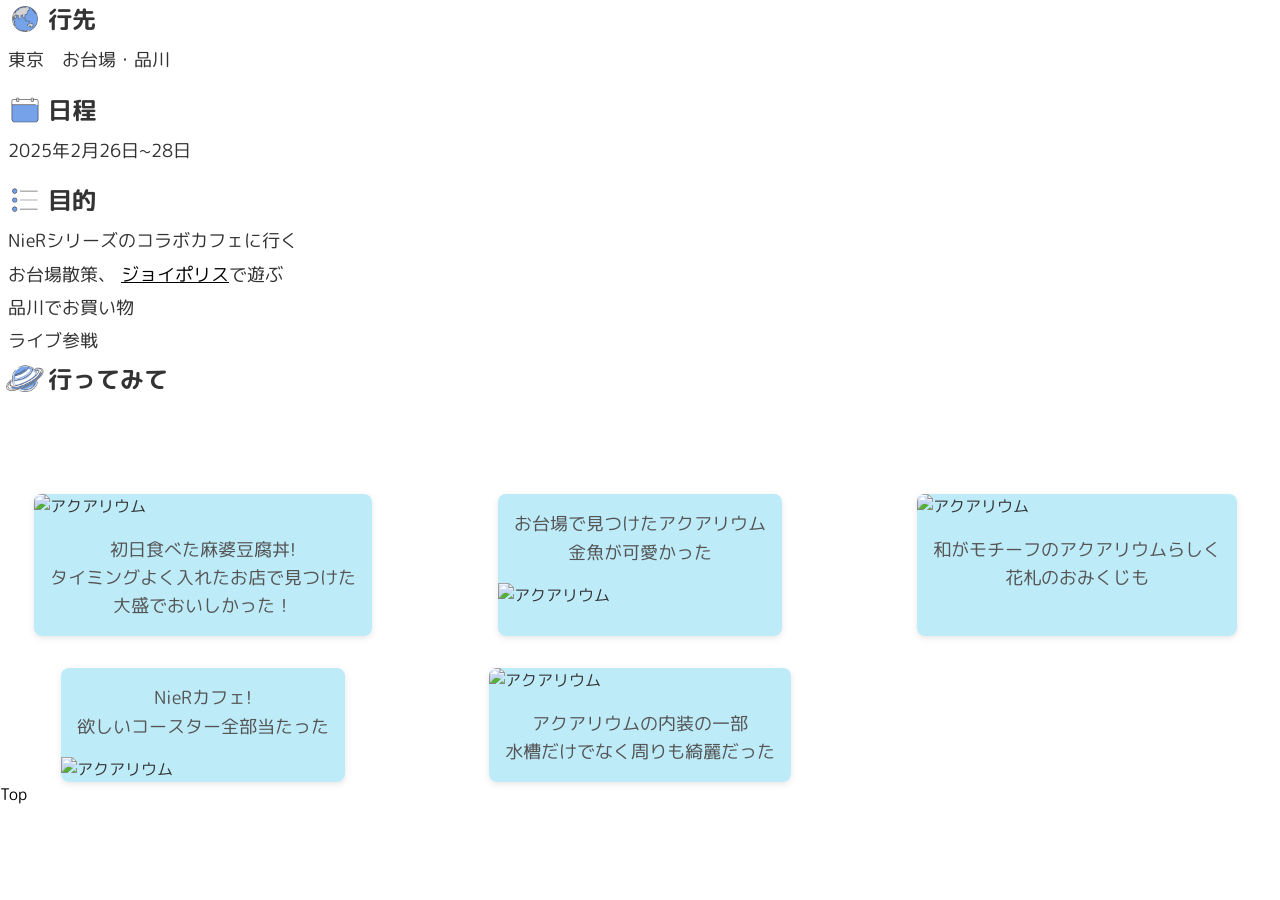
==== 202502Tokyo.html @ 24b06088 "Add files via upload" ====
<!DOCTYPE html>
<html lang="ja">
  <head>
    <meta charset="UTF-8" />
    <meta name="viewport" content="width=device-width, initial-scale=1.0" />
    <link rel="stylesheet" href="style.css" />
    <link rel="preconnect" href="https://fonts.googleapis.com" />
    <link rel="preconnect" href="https://fonts.gstatic.com" crossorigin />
    <link
      href="https://fonts.googleapis.com/css2?family=M+PLUS+Rounded+1c&display=swap"
      rel="stylesheet"
    />
    <title>202502</title>
  </head>
  <body>

    <main>
      <div class="tokyo25_title">
        <h1 class="title_text"> </h1>
      </div>
      <div class="trip-info_cont">
        <div class="trip_left-section">
          <div class="trip_topic">
            <h2 class="trip_label goto">行先</h2>
            <p class="trip_value">東京　お台場・品川</p>
            <h2 class="trip_label data">日程</h2>
            <p class="trip_value">2025年2月26日~28日</p>
          </div>
        </div>
        <div class="trip_right-section">
          <div class="trip-plan_li">
            <h2 class="trip_label plan">目的</h2>
            <ul>
              <li class="trip_value">NieRシリーズのコラボカフェに行く</li>
              <li class="trip_value">お台場散策、 <a href="https://tokyo-joypolis.com/" class = "shop_link">ジョイポリス</a>で遊ぶ</li>
              <li class="trip_value">品川でお買い物</li>
              <li class="trip_value">ライブ参戦</li>
            </ul>
            <div class="trip_topic">           
              <h2 class="trip_label memo">行ってみて</h2>
              <p class="trip_value">
              </p>
          </div>
          </div>

        </div>
        <div></div>
      </div>
      <div>
        
        <div class="photo_list">
          <div class="photo_item">
            <img
              src="img/IMG_4934.jpg"
              alt="アクアリウム"
              width="400"
              height=""
            />
            <p class="photo_text"> 初日食べた麻婆豆腐丼!<br>タイミングよく入れたお店で見つけた  <br>大盛でおいしかった！</p>
          </div>
          <div class="photo_item">
            <p class="photo_text"> お台場で見つけたアクアリウム <br>金魚が可愛かった</p>
            <img
              src="img/IMG_4955.jpg"
              alt="アクアリウム"
              width="400"
              height=""
            />

          </div>
          <div class="photo_item">
            <img
              src="img/IMG_4960.jpg"
              alt="アクアリウム"
              width="400"
              height=""
            />
            <p class="photo_text"> 和がモチーフのアクアリウムらしく<br>花札のおみくじも</p>
          </div>
          <div class="photo_item">
            <p class="photo_text">NieRカフェ!<br>欲しいコースター全部当たった</p>
            <img
              src="img/IMG_4981.jpg"
              alt="アクアリウム"
              width="800"
              height=""
            />
            
          </div>
          <div class="photo_item">
            <img
              src="img/img_4986.jpg"
              alt="アクアリウム"
              width="600"
              height=""
            />
            <p class="photo_text"> アクアリウムの内装の一部<br>水槽だけでなく周りも綺麗だった</p>
          </div>
      </div>
    </main>
    
  </body>
  <footer>
    <a href="index.html" class ="go_top_text"> Top</a>
</footer>

<div id="imageModal" class="modal">
  <span class="close">&times;</span>
  <img class="modal-content" id="modalImage">
  </div>
  <script>
    document.addEventListener('DOMContentLoaded', (event) => {
     
      const heroView = document.querySelector('.tokyo25_title');
      const photoList = document.querySelector('.photo_list');

      
      heroView.addEventListener('click', () => {
        photoList.style.display = 'grid';
      });

     
      const modal = document.getElementById('imageModal'); 
      const modalImage = document.getElementById('modalImage');
     
      const closeBtn = document.getElementsByClassName('close')[0];


      const images = document.querySelectorAll('.photo_list .photo_item img');

      images.forEach(img => {
        img.addEventListener('click', () => {
          modal.style.display = 'block'; 
          modalImage.src = img.src;
        });
      });


      closeBtn.onclick = function() {
        modal.style.display = 'none';
      }

      modal.onclick = function(event) {
        if (event.target === modal) { 
          modal.style.display = 'none';
        }
      }

    });
  </script>
</html>
---- style.css ----
* {
  margin: 0;
  padding: 0;
  box-sizing: border-box;
}

body {
  font-family: "M PLUS Rounded 1c", sans-serif;
  line-height: 1.6;
  color: #333;
}

.m-plus-rounded-1c-regular {
  font-family: "M PLUS Rounded 1c", sans-serif;
  font-weight: 400;
  font-style: normal;
}

/* ヘッダー */
.home_title {
  position: relative;
  background-image: url("img/202502Tokyo/Aquarium_4.jpg");
  background-size: cover;
  background-position: center;
  height: 55vh;
  width: 100%;
}

.page_header {
  position: relative;
  background-size: cover;
  background-position: center;
  height: 55vh;
  width: 100%;
}

.title_text {
  position: absolute;
  top: 50%;
  left: 50%;
  transform: translate(-50%, -50%);
  color: rgb(255, 255, 255);
  text-align: center;
  font-family: "M PLUS Rounded 1c", sans-serif;
}

.hamburger_btn {
  position: absolute;
  top: 20px;
  right: 20px;
  width: 50px;
  height: 44px;
  padding: 0;
  z-index: 100;
  background-color: rgba(255, 255, 255, 0.9);
  border: 2px solid #333;
  border-radius: 8px;
  box-shadow: 0 2px 6px rgba(0, 0, 0, 0.1);
  cursor: pointer;
}

.hamburger_btn span {
  position: absolute;
  left: 8px;
  width: 30px;
  height: 3px;
  background-color: #2b2a27;
  border-radius: 2px;
}

.hamburger_btn,
.hamburger_btn span {
  display: inline-block;
  transition: all .5s;
  box-sizing: border-box;
}

.hamburger_btn span:nth-child(1) {
  top: 11px;
}

.hamburger_btn span:nth-child(2) {
  top: 21px;
}

.hamburger_btn span:nth-child(3) {
  bottom: 6px;
}

.hamburger_btn.active span:nth-of-type(1) {
  transform: translateY(10px) rotate(45deg);
}

.hamburger_btn.active span:nth-of-type(2) {
  opacity: 0;
}

.hamburger_btn.active span:nth-of-type(3) {
  transform: translateY(-10px) rotate(-45deg);
}

.nav_menu {
  position: fixed;
  top: 0;
  right: -100%;
  width: 250px;
  height: 100%;
  background-color: #fff;
  box-shadow: -2px 0 5px rgba(0, 0, 0, 0.1);
  transition: right 0.3s ease-in-out;
  z-index: 99;
  padding-top: 80px;
}

.nav_menu.open {
  right: 0;
}

.nav_menu ul {
  list-style: none;
  padding: 20px;
}

.nav_menu li {
  margin-bottom: 20px;
}

.nav_menu a {
  text-decoration: none;
  color: #333;
  font-size: 18px;
}

.nav_menu a:hover {
  color: #007bff;
}

.nav_menu.is-active {
  color: #007bff;
  font-weight: bold;
}


/* 本文 */
.card_list {
  display: flex;
  gap: 16px;
  flex-wrap: wrap;
  padding: 8px;
  max-width: 1248px;
  margin: 0 auto;
  justify-content: center;
}

.card_image {
  height: auto;
  overflow: hidden;
  aspect-ratio: 16 / 9;
  width: 100%;
}

.crad_imge img {
  width: 100%;
  height: 100%;
  object-fit: cover;
}

.card {
  flex: 0 1 400px;
  box-sizing: border-box;
  border: 3px solid #ddd;
  border-radius: 12px;
  justify-content: center;
  overflow: hidden;
  box-shadow: 0 2px 6px rgba(0, 0, 0, 0.1);
  font-family: sans-serif;
  text-decoration: none;
  color: inherit;
}

.card_link {
  aspect-ratio: 16 / 9;
  overflow: hidden;
}

a {
  text-decoration: none;
  color: #000000;
}

.shop_link {
  text-decoration: underline;
  color: #000000;
}

.shop_link:hover {
  color: #a7a4a4;
  text-decoration: underline;
}

.card:hover,
.photo_item:hover {
  box-shadow: 0 8px 20px rgba(0, 0, 0, 0.2);
  transform: translateY(-5px);
  transition: 0.3s ease;
}

.card h2 {
  font-size: 1.25rem;
  margin: 16px;
  justify-self: center;
}

.card h2:hover {
  color: #555;
  text-decoration: underline;
}

.card p {
  font-size: 1rem;
  margin: 0 16px 16px;
  color: #555;
  justify-self: center;
}


.trip_info_cont {
  max-width: 1300px;
  margin: 0 auto;
  display: flex;
  justify-content: space-between;
  gap: 10px;
  padding: 20px;
  font-family: "M PLUS Rounded 1c", sans-serif;
}

.trip_left-section {
  flex: 1;
  min-width: 300px;
}

.trip_right-section {
  flex: 2;
  min-width: 200px;
}

.trip_right-section li.trip_value {
  margin-bottom: 5px;
}

.trip_label {
  position: relative;
  padding-left: 48px;
  font-size: 1.5rem;
  font-weight: bold;
  margin: 0px 0px 8px;
}

.trip_label::before {
  content: "";
  display: inline-block;
  width: 50px;
  height: 50px;
  background-size: cover;
  background-repeat: no-repeat;
  background-position: center;
  position: absolute;
  left: 0;
  top: 50%;
  transform: translateY(-50%);
}

@media (max-width: 600px) {
  .trip_info_cont {
    flex-direction: column;
    gap: 20px;
  }
}

.goto::before {
  background-image: url("img/500.png");
}

.data::before {
  background-image: url("img/ic033.png");
}

.plan::before {
  background-image: url("img/ic029.png");
}

.memo::before {
  background-image: url("img/499.png");
}

.trip_value {
  font-size: 1.1rem;
  margin: 0px 0px 16px;
}

.trip_plan_li ul,
.trip_value {
  margin-left: 8px;
}

.trip_plan_li li {
  font-size: 1.1rem;
  margin: 0px 48px 0px;
  list-style: none;
}



/* 写真 */

.photo_list {
  display: grid;
  grid-template-columns: repeat(auto-fit, minmax(400px, 1fr));
  gap: 32px;
  padding: 0px;
  max-width: 1300px;
  margin: 0 auto;
  justify-items: center;
  margin-top: 96px;
}

.photo_item {
  background-color: #b5e9f7e0;
  overflow: hidden;
  max-width: 400px;
  border-radius: 8px;
  box-shadow: 0 2px 6px rgba(0, 0, 0, 0.1);
  transition: 0.3s ease;
  font-family: "M PLUS Rounded 1c", sans-serif;
}

.photo_item img {
  width: 100%;
  height: auto;
  object-fit: cover;
  cursor: zoom-in;
}

.photo_text {
  padding: 16px;
  font-size: 1.1rem;
  color: #555;
  text-align: center;
  font-family: "M PLUS Rounded 1c", sans-serif;
}

.modal {
  display: none;
  position: fixed;
  z-index: 1000;
  padding-top: 60px;
  left: 0;
  top: 0;
  width: 100%;
  height: 100%;
  overflow: auto;
  background-color: rgb(0, 0, 0);
  background-color: rgba(0, 0, 0, 0.9);
}

.modal-content {
  margin: auto;
  display: block;
  max-width: 90%;
  max-height: 90%;
  object-fit: contain;
}

.modal-content {
  animation-name: zoom;
  animation-duration: 0.6s;
}

.modal_btn {
  position: absolute;
  top: 50%;
  transform: translateY(-50%);
  background: rgba(255, 255, 255, 0.2);
  color: #ffffff;
  border: none;
  border-radius: 50%;
  width: 50px;
  height: 50px;
  font-size: 24px;
  cursor: pointer;
  display: flex;
  align-items: center;
  justify-content: center;
  z-index: 1010;
  transition: background 0.2s, transform 0.2s;
}

.modal_btn:hover {
  background: rgba(255, 255, 255, 0.5);
  transform: translateY(-50%) scale(1.1);
}

.modal_prev {
  left: 20px;
}

.modal_next {
  right: 20px;
}

@keyframes zoom {
  from {
    transform: scale(0.1);
  }

  to {
    transform: scale(1);
  }
}

.close {
  position: absolute;
  top: 15px;
  right: 35px;
  color: #f1f1f1;
  font-size: 40px;
  font-weight: bold;
  transition: 0.3s;
  cursor: pointer;
}

.close:hover,
.close:focus {
  color: #bbb;
  text-decoration: none;
}

/* --- ページトップへ戻るボタン --- */
.back_to_top {
  position: fixed;
  bottom: 30px;
  left: 30px;
  width: 48px;
  height: 48px;
  background-color: #333333;
  border: none;
  border-radius: 50%;
  cursor: pointer;
  box-shadow: 0 4px 10px rgba(0, 0, 0, 0.25);
  display: flex;
  align-items: center;
  justify-content: center;
  opacity: 0;
  visibility: hidden;
  transition: opacity 0.3s, visibility 0.3s, background-color 0.2s, transform 0.2s;
  z-index: 90;
}

.top_arrow_icon {
  stroke: #ffffff;
}

.back_to_top:hover {
  background-color: #007bff;
  transform: translateY(-3px);
}

.back_to_top.show {
  opacity: 1;
  visibility: visible;
}
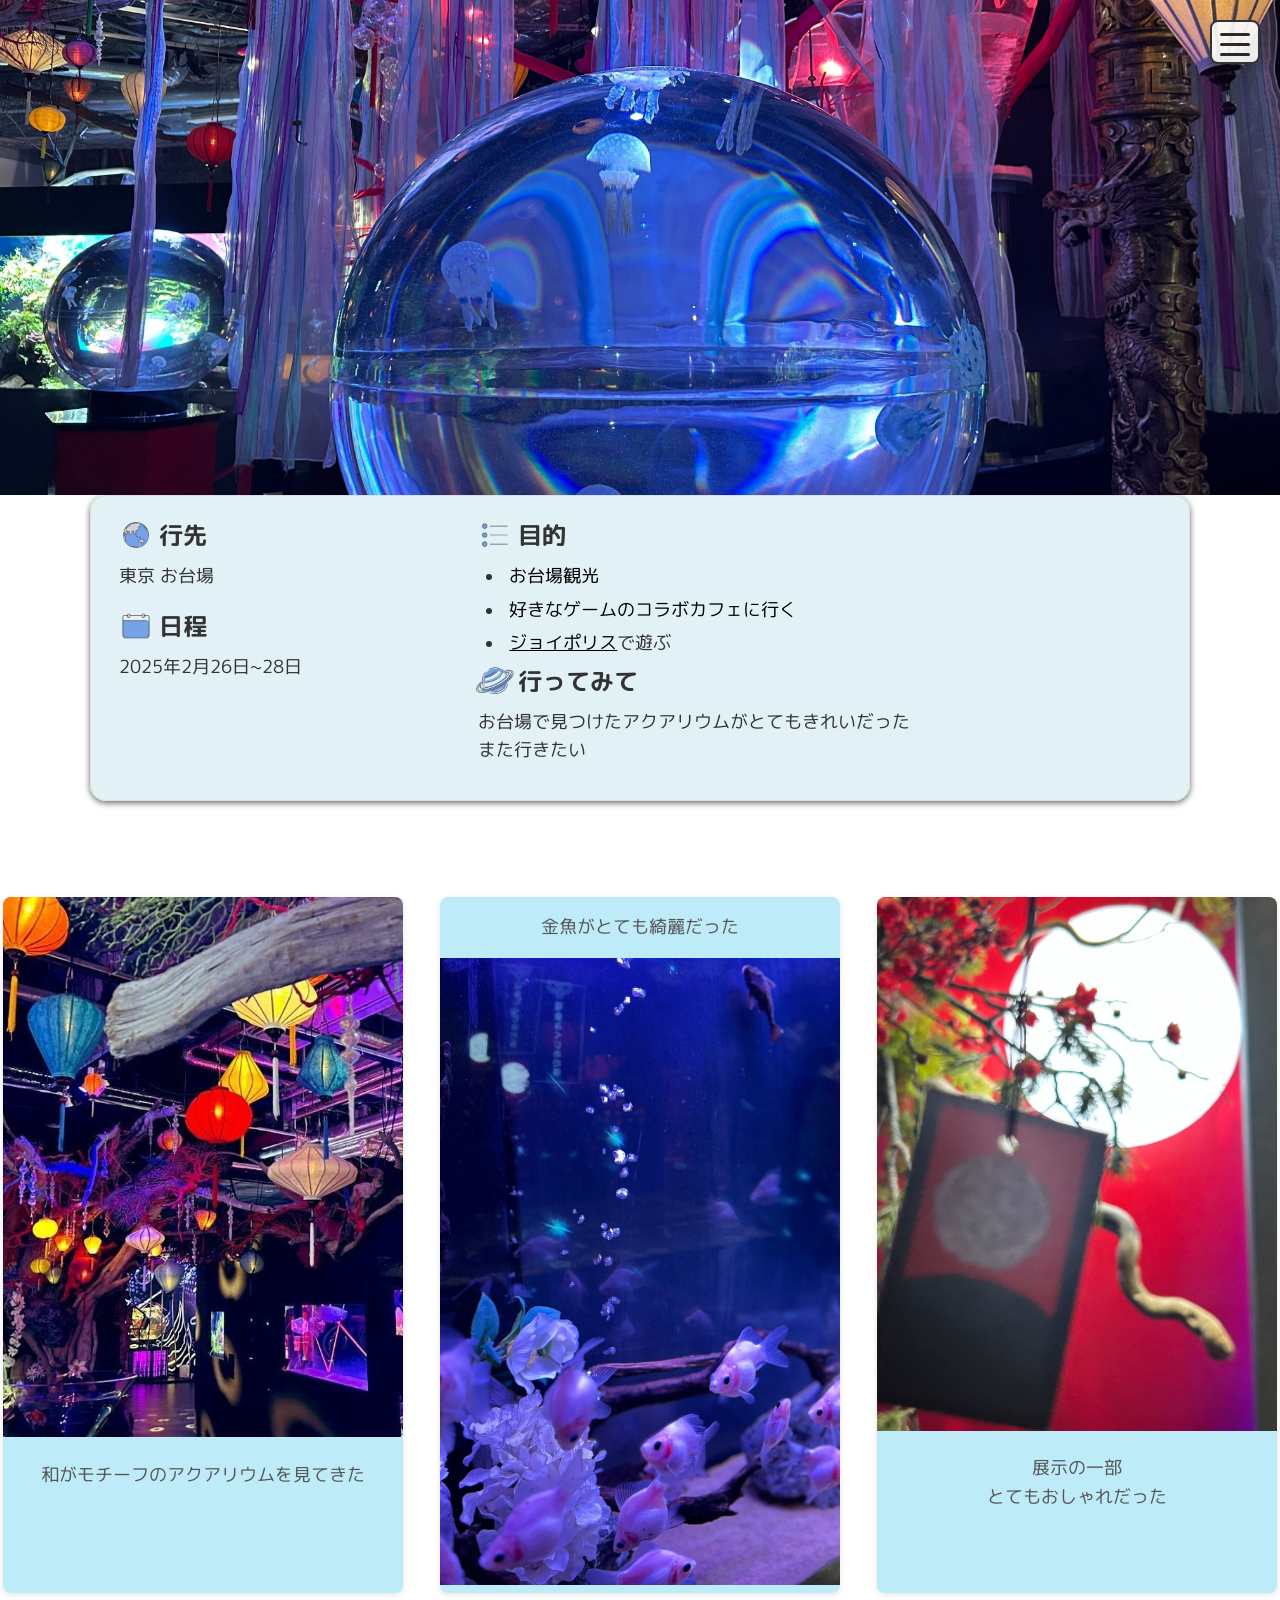
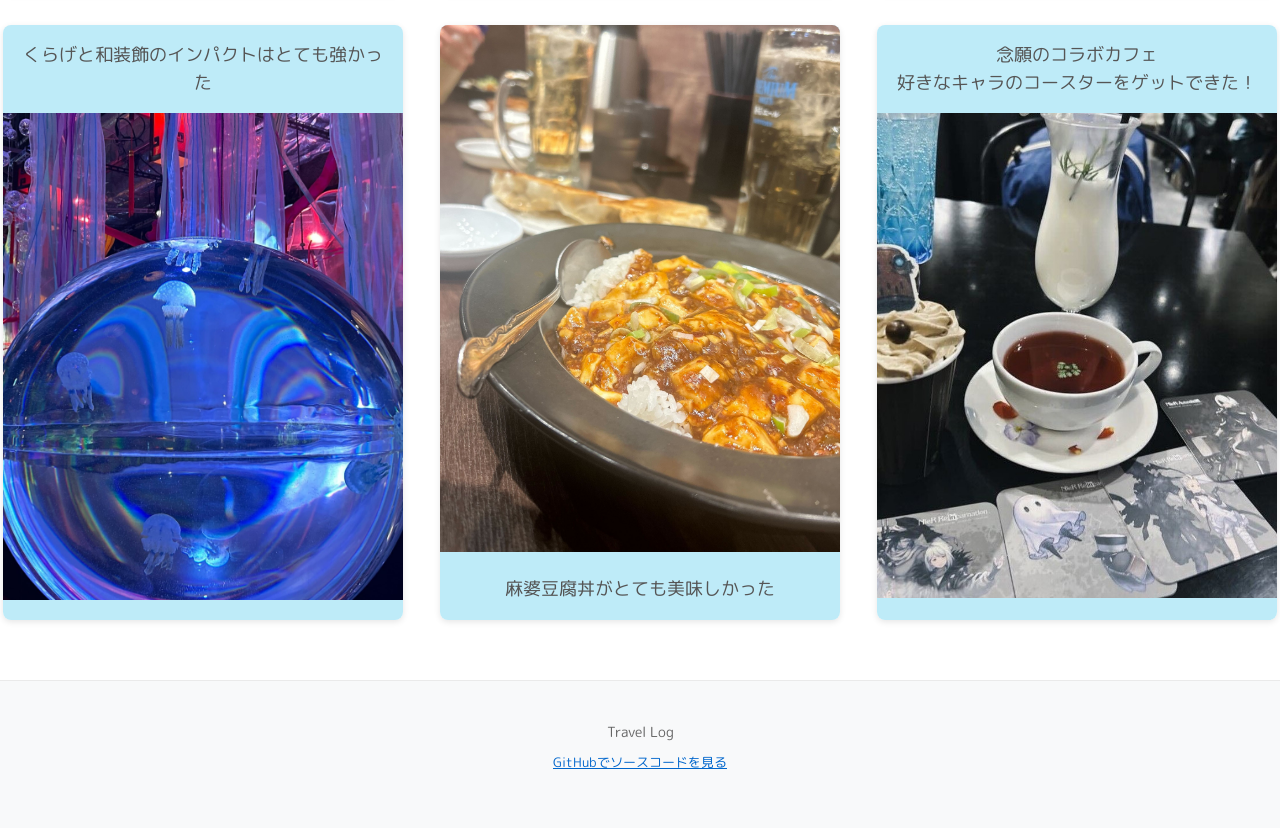
==== commit 356ba34f: "Add files via upload" ====
--- a/202502Tokyo.html
+++ b/202502Tokyo.html
@@ -1,151 +1,146 @@
 <!DOCTYPE html>
 <html lang="ja">
-  <head>
+
+<head>
     <meta charset="UTF-8" />
     <meta name="viewport" content="width=device-width, initial-scale=1.0" />
     <link rel="stylesheet" href="style.css" />
     <link rel="preconnect" href="https://fonts.googleapis.com" />
     <link rel="preconnect" href="https://fonts.gstatic.com" crossorigin />
-    <link
-      href="https://fonts.googleapis.com/css2?family=M+PLUS+Rounded+1c&display=swap"
-      rel="stylesheet"
-    />
-    <title>202502</title>
-  </head>
-  <body>
+    <link href="https://fonts.googleapis.com/css2?family=M+PLUS+Rounded+1c&display=swap" rel="stylesheet" />
+    <title>Travel Log - 2025年2月 東京</title>
+</head>
+
+<body>
+    <header class="header">
+        <button class="hamburger_btn" id="hamburger" aria-label="メニューを開閉">
+            <span></span>
+            <span></span>
+            <span></span>
+        </button>
+
+        <nav class="nav_menu" id="navMenu">
+            <ul class="nav_list">
+                <li class="nav_item"><a href="index.html" class="nav_link">ホーム</a></li>
+                <li class="nav_item"><a href="202605Yokohama.html" class="nav_link">2026年5月 横浜・江ノ島</a></li>
+                <li class="nav_item"><a href="202502Tokyo.html" class="nav_link">2025年2月 東京・お台場</a></li>
+                <li class="nav_item"><a href="202502Yokohama.html" class="nav_link">2025年2月 横浜</a></li>
+                <li class="nav_item"><a href="202408Tokyo.html" class="nav_link">2024年8月 東京・横浜</a></li>
+                <li class="nav_item"><a href="202408Iwate.html" class="nav_link">2024年8月 岩手</a></li>
+                <li class="nav_item"><a href="202306Aomori.html" class="nav_link">2023年6月 青森</a></li>
+            </ul>
+        </nav>
+    </header>
 
     <main>
-      <div class="tokyo25_title">
-        <h1 class="title_text"> </h1>
-      </div>
-      <div class="trip-info_cont">
-        <div class="trip_left-section">
-          <div class="trip_topic">
-            <h2 class="trip_label goto">行先</h2>
-            <p class="trip_value">東京　お台場・品川</p>
-            <h2 class="trip_label data">日程</h2>
-            <p class="trip_value">2025年2月26日~28日</p>
-          </div>
-        </div>
-        <div class="trip_right-section">
-          <div class="trip-plan_li">
-            <h2 class="trip_label plan">目的</h2>
-            <ul>
-              <li class="trip_value">NieRシリーズのコラボカフェに行く</li>
-              <li class="trip_value">お台場散策、 <a href="https://tokyo-joypolis.com/" class = "shop_link">ジョイポリス</a>で遊ぶ</li>
-              <li class="trip_value">品川でお買い物</li>
-              <li class="trip_value">ライブ参戦</li>
-            </ul>
-            <div class="trip_topic">           
-              <h2 class="trip_label memo">行ってみて</h2>
-              <p class="trip_value">
-              </p>
-          </div>
-          </div>
+        <section class="page_header" style="background-image: url('img/202502Tokyo/Aquarium_4.jpg');">
+        </section>
 
-        </div>
-        <div></div>
-      </div>
-      <div>
-        
-        <div class="photo_list">
-          <div class="photo_item">
-            <img
-              src="img/IMG_4934.jpg"
-              alt="アクアリウム"
-              width="400"
-              height=""
-            />
-            <p class="photo_text"> 初日食べた麻婆豆腐丼!<br>タイミングよく入れたお店で見つけた  <br>大盛でおいしかった！</p>
-          </div>
-          <div class="photo_item">
-            <p class="photo_text"> お台場で見つけたアクアリウム <br>金魚が可愛かった</p>
-            <img
-              src="img/IMG_4955.jpg"
-              alt="アクアリウム"
-              width="400"
-              height=""
-            />
+        <section class="trip_info_cont">
+            <div class="trip_left-section">
+                <div class="trip_topic">
+                    <h2 class="trip_label goto">行先</h2>
+                    <p class="trip_value">東京 お台場</p>
+                    <h2 class="trip_label data">日程</h2>
+                    <p class="trip_value">2025年2月26日~28日</p>
+                </div>
+            </div>
+            <div class="trip_right-section">
+                <div class="trip_plan_li">
+                    <h2 class="trip_label plan">目的</h2>
+                    <ul>
+                        <li>
+                            <p class="trip_value">
+                                <a>お台場観光</a>
+                            </p>
+                        </li>
+                        <li>
+                            <p class="trip_value">
+                                <a>好きなゲームのコラボカフェに行く</a>
+                            </p>
+                        </li>
+                        <li>
+                            <p class="trip_value">
+                                <a href="https://tokyo-joypolis.com/" class="shop_link">ジョイポリス</a>で遊ぶ
+                            </p>
+                        </li>
+                    </ul>
+                </div>
+                <div class="trip_topic">
+                    <h2 class="trip_label memo">行ってみて</h2>
+                    <p class="trip_value">お台場で見つけたアクアリウムがとてもきれいだった<br>また行きたい</p>
+                </div>
+            </div>
+        </section>
 
-          </div>
-          <div class="photo_item">
-            <img
-              src="img/IMG_4960.jpg"
-              alt="アクアリウム"
-              width="400"
-              height=""
-            />
-            <p class="photo_text"> 和がモチーフのアクアリウムらしく<br>花札のおみくじも</p>
-          </div>
-          <div class="photo_item">
-            <p class="photo_text">NieRカフェ!<br>欲しいコースター全部当たった</p>
-            <img
-              src="img/IMG_4981.jpg"
-              alt="アクアリウム"
-              width="800"
-              height=""
-            />
-            
-          </div>
-          <div class="photo_item">
-            <img
-              src="img/img_4986.jpg"
-              alt="アクアリウム"
-              width="600"
-              height=""
-            />
-            <p class="photo_text"> アクアリウムの内装の一部<br>水槽だけでなく周りも綺麗だった</p>
-          </div>
-      </div>
-    </main>
-    
-  </body>
-  <footer>
-    <a href="index.html" class ="go_top_text"> Top</a>
-</footer>
-
-<div id="imageModal" class="modal">
-  <span class="close">&times;</span>
-  <img class="modal-content" id="modalImage">
-  </div>
-  <script>
-    document.addEventListener('DOMContentLoaded', (event) => {
-     
-      const heroView = document.querySelector('.tokyo25_title');
-      const photoList = document.querySelector('.photo_list');
-
-      
-      heroView.addEventListener('click', () => {
-        photoList.style.display = 'grid';
-      });
-
-     
-      const modal = document.getElementById('imageModal'); 
-      const modalImage = document.getElementById('modalImage');
-     
-      const closeBtn = document.getElementsByClassName('close')[0];
+        <section class="photo_slider_section">
+            <div class="slider_container">
+                <div class="slider_track_wrapper">
+                    <div class="photo_list slider_track" id="sliderTrack">
+                        <div class="photo_item">
+                            <img src="img/202502Tokyo/Aquarium_3.jpg" alt="ライトアップされた水槽の手前に色とりどりの提灯がつるされている写真"
+                                width="400" height="300" />
+                            <p class="photo_text">和がモチーフのアクアリウムを見てきた</p>
+                        </div>
+                        <div class="photo_item">
+                            <p class="photo_text">金魚がとても綺麗だった</p>
+                            <img src="img/202502Tokyo/Aquarium_1.jpg" alt="水槽内にいる金魚の写真" width="400" height="300" />
+                        </div>
+                        <div class="photo_item">
+                            <img src="img/202502Tokyo/Aquarium_2.jpg" alt="花札の一枚が木からつるされており、後ろから照明の光がさしている写真"
+                                width="400" height="300" />
+                            <p class="photo_text">展示の一部<br>とてもおしゃれだった</p>
+                        </div>
+                        <div class="photo_item">
+                            <p class="photo_text">くらげと和装飾のインパクトはとても強かった</p>
+                            <img src="img/202502Tokyo/Aquarium_5.jpg" alt="球体のくらげ水槽の後ろに和風の装飾が垂らされている写真" width="400"
+                                height="300" />
+                        </div>
+                        <div class="photo_item">
+                            <img src="img/202502Tokyo/Food_1.jpg" alt="麻婆豆腐丼の写真" width="400" height="300" />
+                            <p class="photo_text">麻婆豆腐丼がとても美味しかった</p>
+                        </div>
+                        <div class="photo_item">
+                            <p class="photo_text">念願のコラボカフェ<br>好きなキャラのコースターをゲットできた！</p>
+                            <img src="img/202502Tokyo/Food_2.jpg" alt="奥に白色の飲み物、中間に紅茶、手前にNieRというゲームのコースターが並んでいる写真"
+                                width="400" height="300" />
+                        </div>
+                    </div>
+                </div>
+            </div>
+        </section>
 
 
-      const images = document.querySelectorAll('.photo_list .photo_item img');
+    </main>
 
-      images.forEach(img => {
-        img.addEventListener('click', () => {
-          modal.style.display = 'block'; 
-          modalImage.src = img.src;
-        });
-      });
+    <footer class="footer"
+        style="text-align: center; padding: 40px 20px; background-color: #f8f9fa; color: #666; margin-top: 60px; border-top: 1px solid #eaeaea;">
+        <p style="font-size: 0.9rem; margin-bottom: 8px;">Travel Log</p>
+        <p style="font-size: 0.8rem; margin-bottom: 16px;">
+            <a href="https://github.com/syou-00/syou-00.github.io" target="_blank" rel="noopener noreferrer"
+                style="color: #0066cc; text-decoration: underline;">GitHubでソースコードを見る</a>
+        </p>
+    </footer>
+
+    <div id="imageModal" class="modal">
+        <span class="close">&times;</span>
+
+        <button class="modal_btn modal_prev" id="modalPrev" aria-label="前の画像へ">&#10094;</button>
+        <img class="modal-content" id="modalImage" alt="拡大画像">
+        <button class="modal_btn modal_next" id="modalNext" aria-label="次の画像へ">&#10095;</button>
+    </div>
 
 
-      closeBtn.onclick = function() {
-        modal.style.display = 'none';
-      }
+    <script src="script.js"></script>
 
-      modal.onclick = function(event) {
-        if (event.target === modal) { 
-          modal.style.display = 'none';
-        }
-      }
+    <button class="back_to_top" id="backToTop" aria-label="ページ上部へ戻る">
+        <svg class="top_arrow_icon" viewBox="0 0 24 24" width="22" height="22" stroke="currentColor" stroke-width="2.5"
+            fill="none" stroke-linecap="round" stroke-linejoin="round">
+            <line x1="12" y1="19" x2="12" y2="5"></line>
+            <polyline points="5 12 12 5 19 12"></polyline>
+        </svg>
+    </button>
 
-    });
-  </script>
-</html>
+</body>
+
+</html>
--- a/style.css
+++ b/style.css
@@ -35,6 +35,9 @@
 }
 
 .title_text {
+  background-color: rgba(0, 0, 0, 0.7);
+  padding: 20px;
+  border-radius: 16px;
   position: absolute;
   top: 50%;
   left: 50%;
@@ -45,7 +48,7 @@
 }
 
 .hamburger_btn {
-  position: absolute;
+  position: fixed;
   top: 20px;
   right: 20px;
   width: 50px;
@@ -225,7 +228,12 @@
 
 
 .trip_info_cont {
-  max-width: 1300px;
+  background-color: #ddf0f5e0;
+  border: 1px solid #ddd;
+  border-radius: 16px;
+  box-shadow: 0 2px 6px rgba(0, 0, 0, 0.6);
+  margin: 40px auto;
+  max-width: 1100px;
   margin: 0 auto;
   display: flex;
   justify-content: space-between;
@@ -298,17 +306,28 @@
   margin: 0px 0px 16px;
 }
 
-.trip_plan_li ul,
 .trip_value {
   margin-left: 8px;
 }
 
+.trip_plan_li ul {
+  list-style: disc inside !important;
+  padding-left: 16px !important;
+  margin: 0 !important;
+}
+
 .trip_plan_li li {
-  font-size: 1.1rem;
-  margin: 0px 48px 0px;
-  list-style: none;
-}
-
+  margin-top: 4px;
+  margin-bottom: 5px;
+  padding: 0 !important;
+}
+
+.trip_plan_li li .trip_value,
+.trip_plan_li li a {
+  display: inline;
+  margin: 0 !important;
+  padding: 0 !important;
+}
 
 
 /* 写真 */
